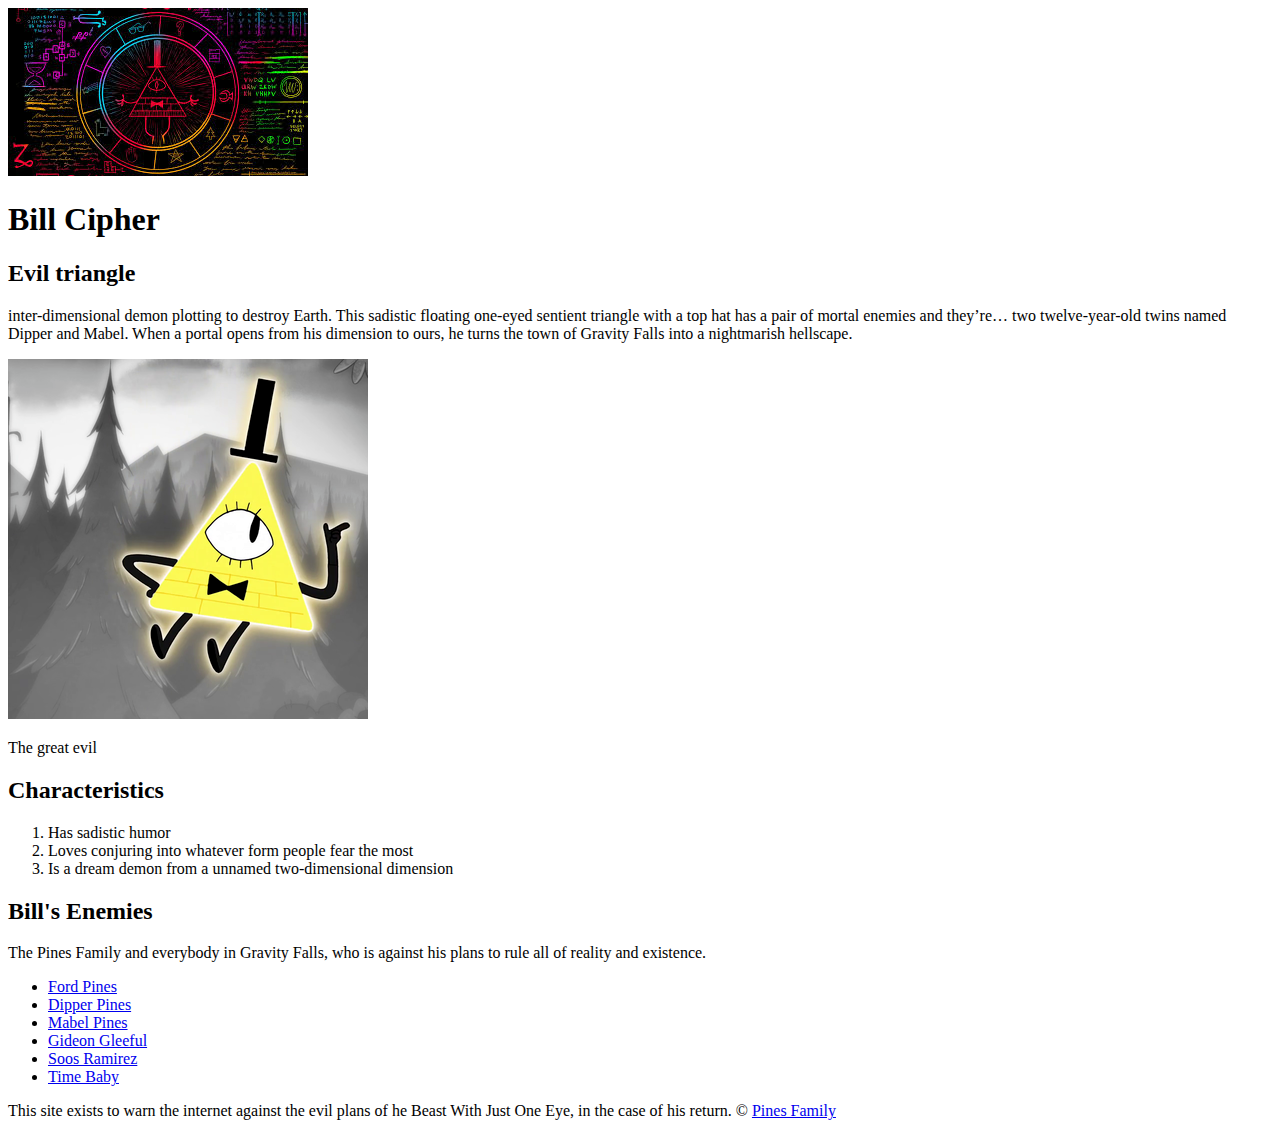
==== index.html @ d744a245 "Added the Cipher Charakter index.html and some jpgs" ====
<!DOCTYPE html>
<html>
<head>
	<title>Bill Cipher</title>
	<link rel="icon" href="img/icon.jpg">
</head>
<body>
	<!-- header element -->
	<header>
		<img src="img/cipher-main.jpg">
		<h1>Bill Cipher</h1>
	</header>

	<!-- mainelement -->
	<main>
		<h2> Evil triangle</h2>
		<p>inter-dimensional demon plotting to destroy Earth. This sadistic floating one-eyed sentient triangle with a top hat has a pair of mortal enemies and they’re… two twelve-year-old twins named Dipper and Mabel. When a portal opens from his dimension to ours, he turns the town of Gravity Falls into a nightmarish hellscape.</p>
		<img src="img/cipher-avatar.jpeg">
		<p>The great evil</p>
		
		<!-- Characteristics -->

		<h2>Characteristics</h2>
		<ol>
			<li>Has sadistic humor</li>
			<li>Loves conjuring into whatever form people fear the most</li>
			<li>Is a dream demon from a unnamed two-dimensional dimension</li>
		</ol>
		
		<!--Friends -->

		<h2>Bill's Enemies</h2>
		<p>The Pines Family and everybody in Gravity Falls, who is against his plans to rule all of reality and existence.</p>
		<ul>
			<li><a target="_blank" href="https://gravityfalls.fandom.com/wiki/Ford_Pines">Ford Pines</a></li>
			<li><a target="_blank" href=https://gravityfalls.fandom.com/wiki/Dipper_Pines>Dipper Pines</a></li>
			<li><a target="_blank" href=https://gravityfalls.fandom.com/wiki/Mabel_Pines>Mabel Pines</a></li>
			<li><a target="_blank" href="https://gravityfalls.fandom.com/wiki/Gideon_Gleeful">Gideon Gleeful</a></li>
			<li><a target="_blank" href=https://gravityfalls.fandom.com/wiki/Soos_Ramirez>Soos Ramirez</a></li>
			<li><a target="_blank" href=https://gravityfalls.fandom.com/wiki/Time_Baby>Time Baby</a></li>


		</ul>
	</main>

	<!-- Footer -->
	<footer>
		<p>This site exists to warn the internet against the evil plans of he Beast With Just One Eye, in the case of his return. &copy; <a target="_blank" href="https://taptapkaboom.com">Pines Family</a> </p>
	</footer>

</body>
</html>
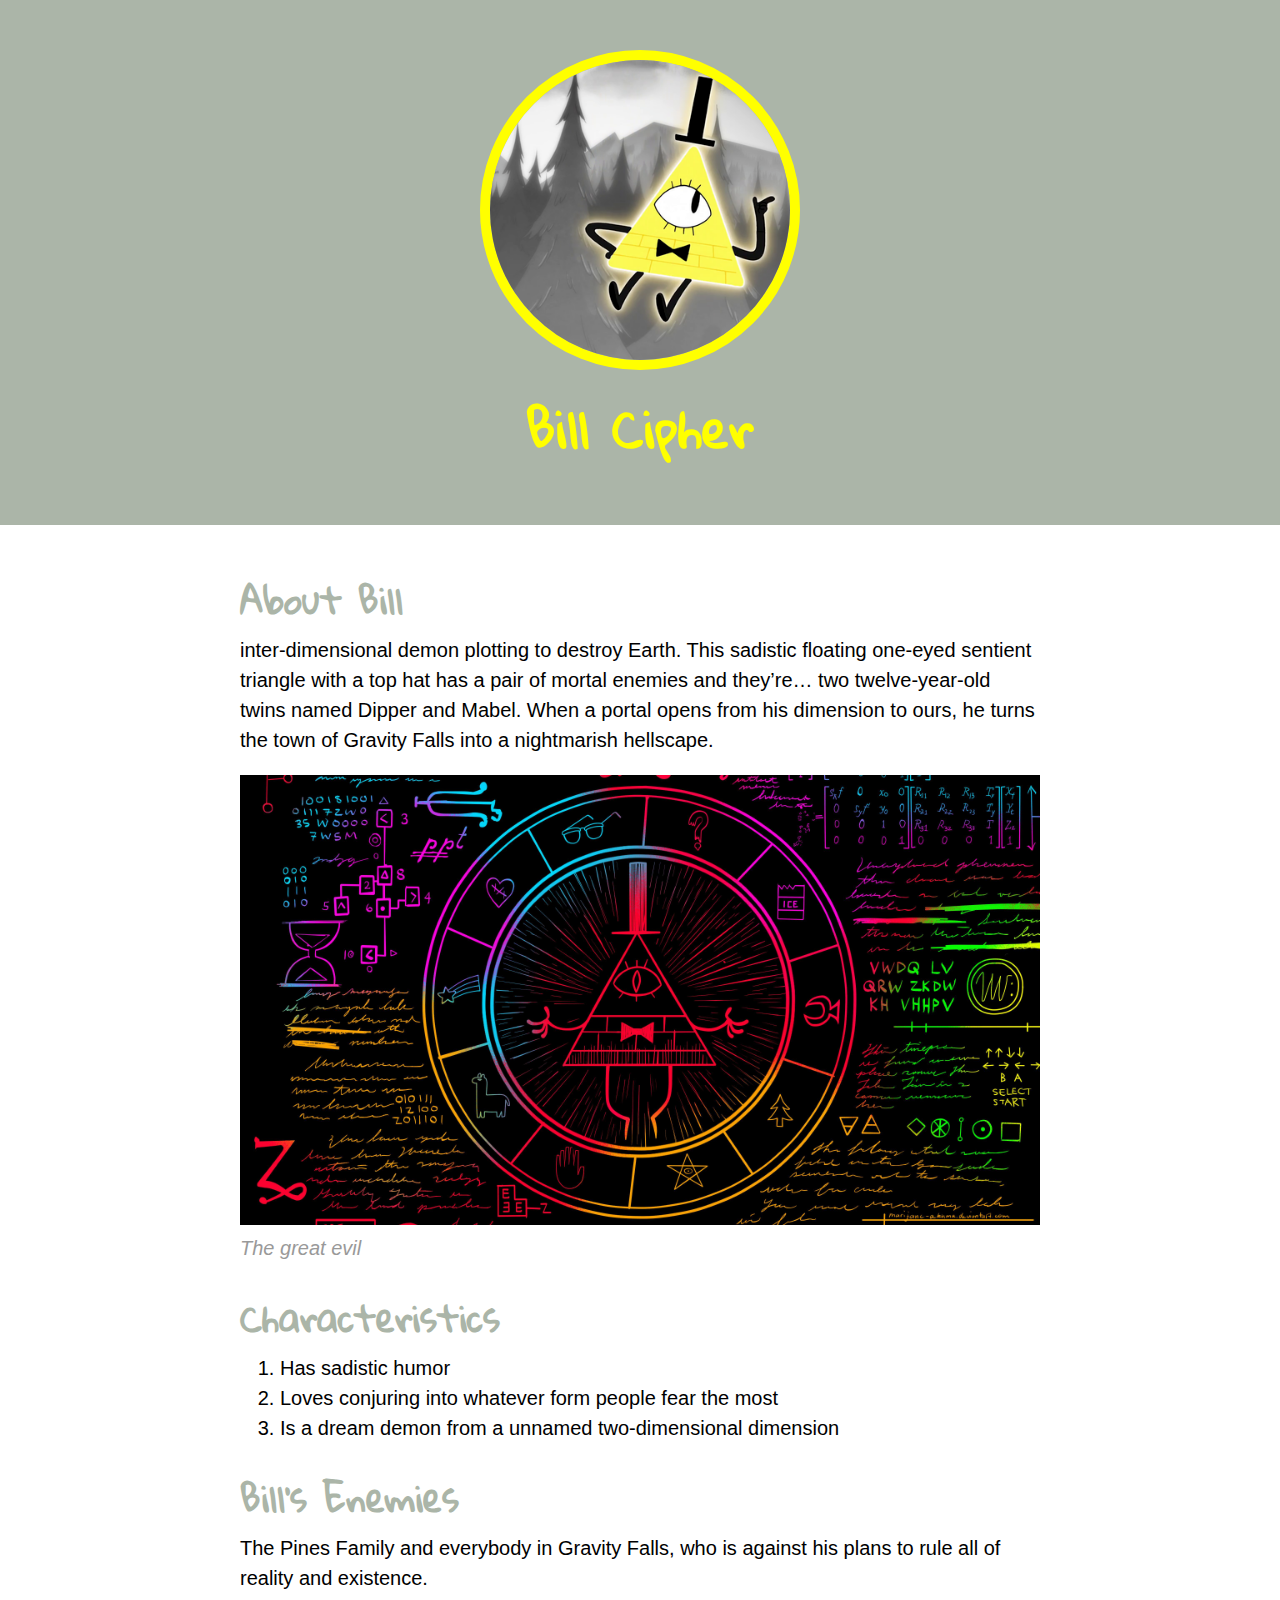
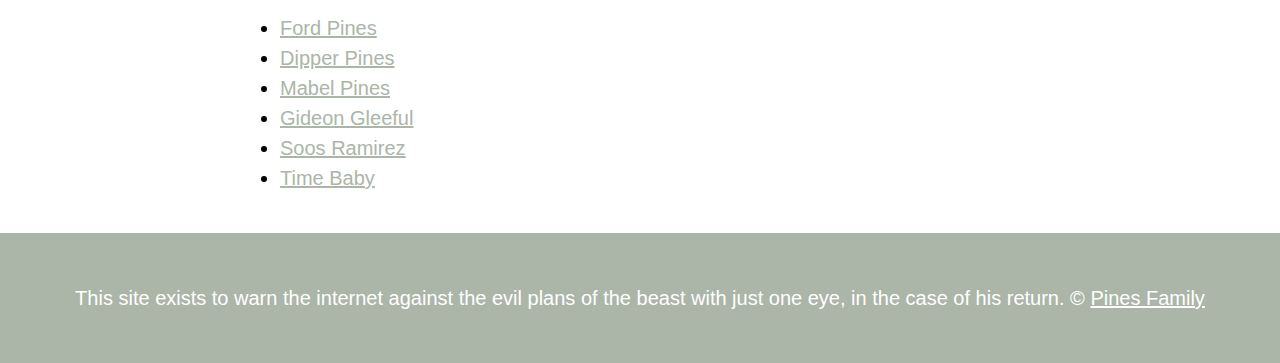
==== commit dabef30c: "Css stuff" ====
--- a/index.html
+++ b/index.html
@@ -3,20 +3,23 @@
 <head>
 	<title>Bill Cipher</title>
 	<link rel="icon" href="img/icon.jpg">
+	<link rel="preconnect" href="https://fonts.gstatic.com">
+	<link href="https://fonts.googleapis.com/css2?family=Gloria+Hallelujah&display=swap" rel="stylesheet">
+	<link rel="stylesheet" type="text/css" href="css/bill.css">
 </head>
 <body>
 	<!-- header element -->
 	<header>
-		<img src="img/cipher-main.jpg">
+		<img src="img/cipher-avatar.jpeg">
 		<h1>Bill Cipher</h1>
 	</header>
 
 	<!-- mainelement -->
 	<main>
-		<h2> Evil triangle</h2>
+		<h2> About Bill</h2>
 		<p>inter-dimensional demon plotting to destroy Earth. This sadistic floating one-eyed sentient triangle with a top hat has a pair of mortal enemies and they’re… two twelve-year-old twins named Dipper and Mabel. When a portal opens from his dimension to ours, he turns the town of Gravity Falls into a nightmarish hellscape.</p>
-		<img src="img/cipher-avatar.jpeg">
-		<p>The great evil</p>
+		<img src="img/cipher-main.jpg">
+		<p class="caption">The great evil</p>
 		
 		<!-- Characteristics -->
 
@@ -45,7 +48,7 @@
 
 	<!-- Footer -->
 	<footer>
-		<p>This site exists to warn the internet against the evil plans of he Beast With Just One Eye, in the case of his return. &copy; <a target="_blank" href="https://taptapkaboom.com">Pines Family</a> </p>
+		<p>This site exists to warn the internet against the evil plans of the beast with just one eye, in the case of his return. &copy; <a target="_blank" href="https://taptapkaboom.com">Pines Family</a> </p>
 	</footer>
 
 </body>
--- a/css/bill.css
+++ b/css/bill.css
@@ -0,0 +1,83 @@
+body{
+	margin: 0;
+	font-family: Helvetica, Arial, sans-serif;
+	font-size: 20px;
+	line-height: 30px;
+}
+
+header{
+	background-color: #ABB5A8;
+	text-align: center;
+	padding-top: 50px;
+	padding-bottom: 50px; 
+}
+h1, h2{
+	font-family: 'Gloria Hallelujah', cursive;
+	color: #ABB5A8;
+
+	}
+
+header h1{
+	color: yellow;
+	font-size: 50px;
+	
+}
+
+header img{
+	border-radius: 180px;
+	width: 300px;
+	border:10px solid yellow;
+}
+
+
+main{
+	max-width: 800px;
+	margin: 0 auto;
+	padding:20px;
+}
+
+main img{
+	max-width: 100%;
+}
+
+h2{
+	font-size: 35px;
+	color: #ABB5A8;
+	margin: 40px 0 10px;
+
+}
+
+a{
+	color: #ABB5A8;
+}
+a:hover{
+	color: yellow;
+}
+
+footer{
+	background-color: #ABB5A8;
+	text-align: center;
+	color: white;
+	padding: 50px;
+
+}
+
+footer p{
+	margin: 0;
+}
+
+footer a{
+	color: white;
+}
+
+footer a:hover{
+	opacity: .5;
+	background-color: transparent;
+	color: yellow;
+}
+
+p.caption{
+	color: #999999;
+	font-style:  italic;
+	margin-top: 0;
+}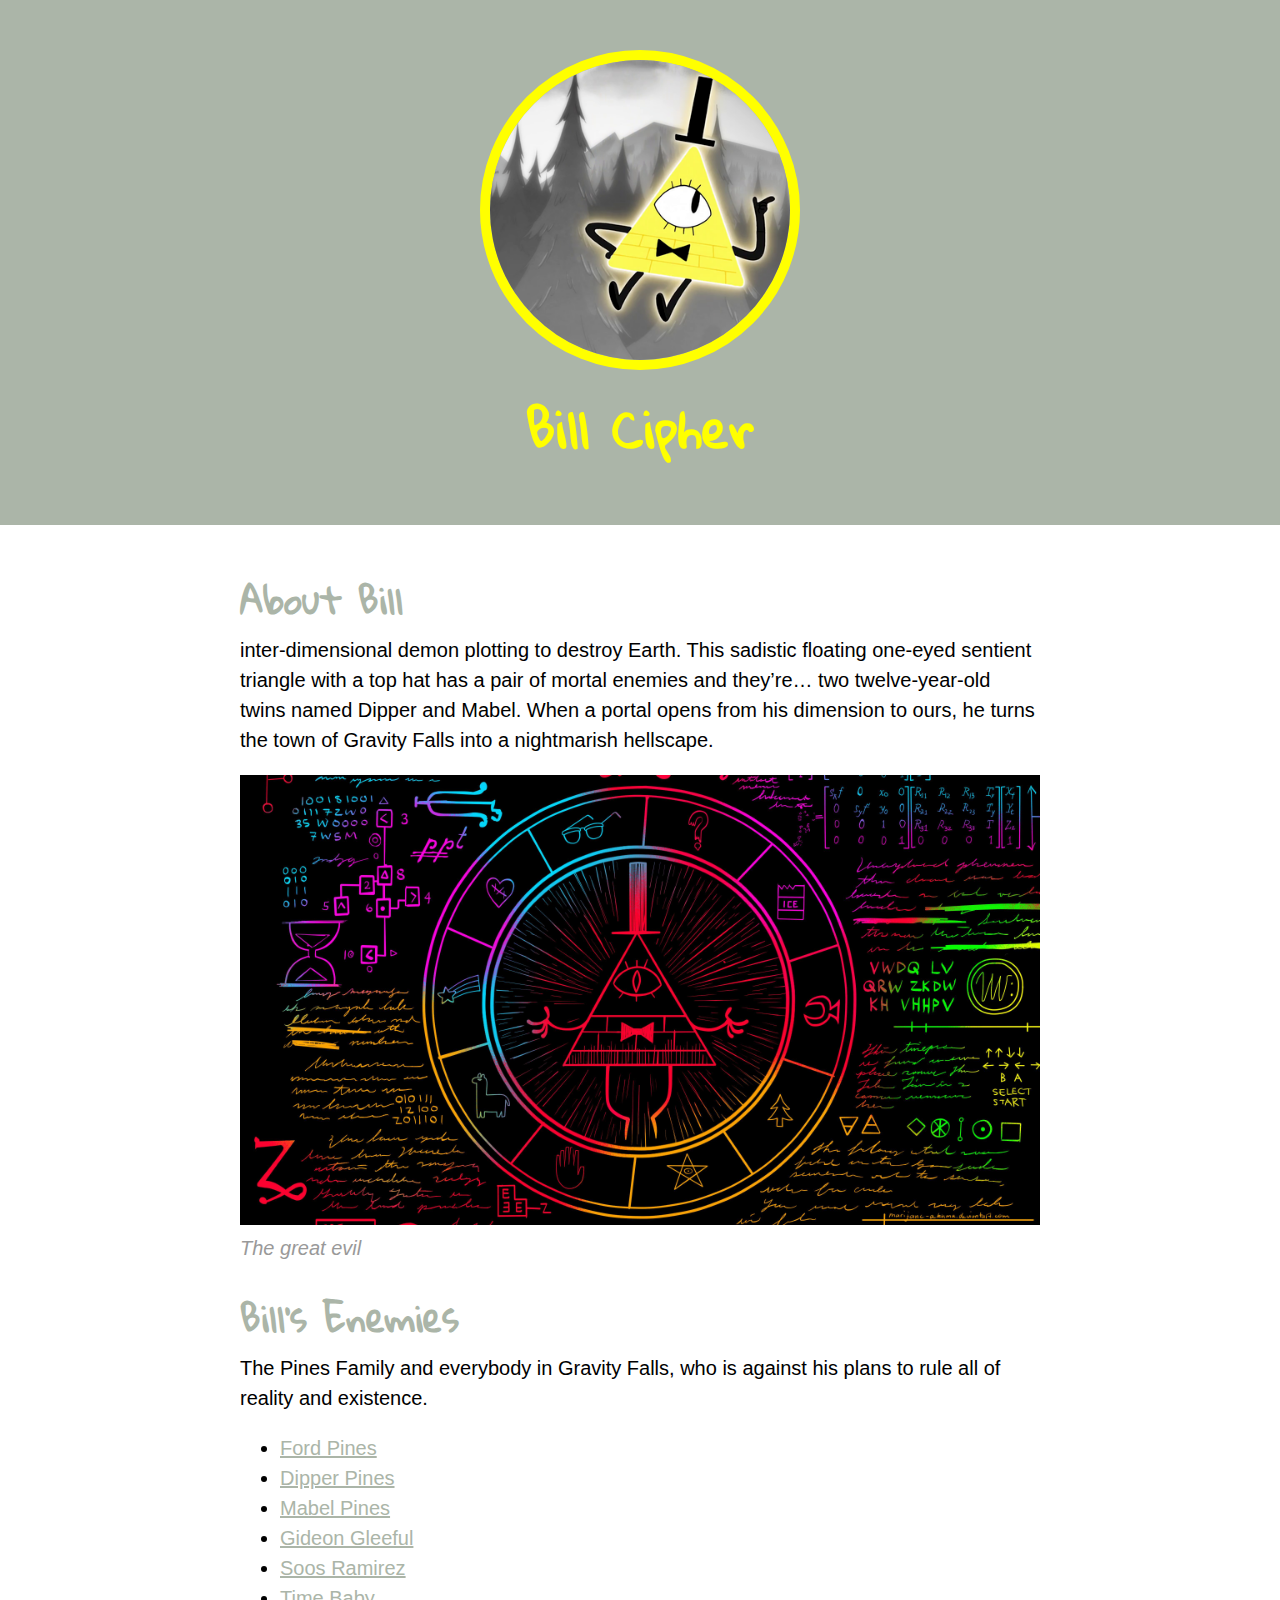
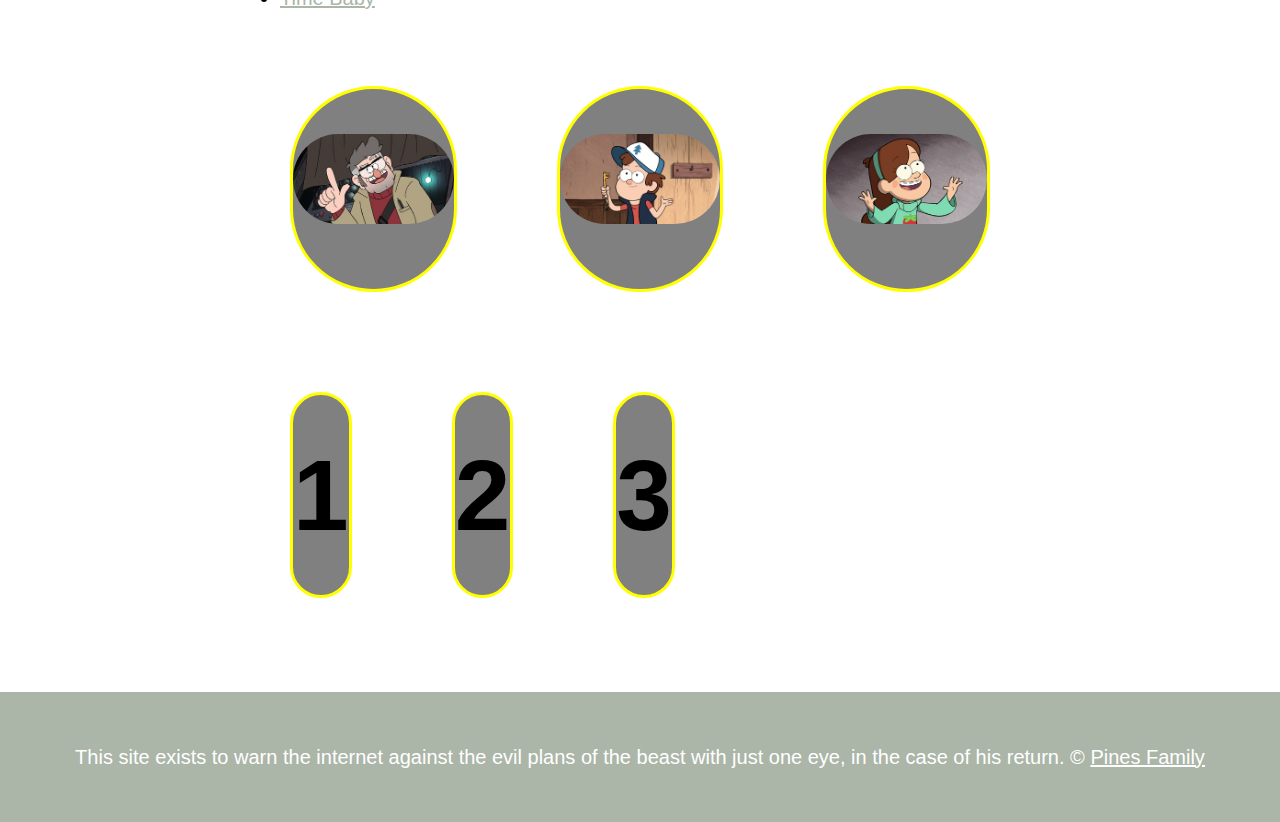
==== commit 4e70c607: "flex boxen" ====
--- a/index.html
+++ b/index.html
@@ -6,6 +6,41 @@
 	<link rel="preconnect" href="https://fonts.gstatic.com">
 	<link href="https://fonts.googleapis.com/css2?family=Gloria+Hallelujah&display=swap" rel="stylesheet">
 	<link rel="stylesheet" type="text/css" href="css/bill.css">
+
+	<style>
+.container {
+  position: relative;
+  width: 100%;
+}
+
+
+.overlay {
+  position: absolute;
+  top: 0;
+  bottom: 0;
+  left: 0;
+  right: 0;
+  height: 100%;
+  width: 100%;
+  opacity: 0;
+  transition: .5s ease;
+  background-color: #ABB5A8;
+}
+
+.container:hover .overlay {
+  opacity: 0.9;
+}
+
+.h2 {
+  color: white;
+  font-size: 20px;
+  position: absolute;
+  top: 50%;
+  left: 50%;
+  transform: translate(-50%, -50%);
+  -ms-transform: translate(-50%, -50%);
+}
+</style>
 </head>
 <body>
 	<!-- header element -->
@@ -18,17 +53,30 @@
 	<main>
 		<h2> About Bill</h2>
 		<p>inter-dimensional demon plotting to destroy Earth. This sadistic floating one-eyed sentient triangle with a top hat has a pair of mortal enemies and they’re… two twelve-year-old twins named Dipper and Mabel. When a portal opens from his dimension to ours, he turns the town of Gravity Falls into a nightmarish hellscape.</p>
-		<img src="img/cipher-main.jpg">
-		<p class="caption">The great evil</p>
-		
-		<!-- Characteristics -->
 
-		<h2>Characteristics</h2>
-		<ol>
+		<div class="container">
+  <img src="img/cipher-main.jpg" alt="Avatar" class="image">
+  <div class="overlay">
+    <div class="h2">
+    	<h2 style="color: white">Characteristics</h2>
+    	<ol>
 			<li>Has sadistic humor</li>
 			<li>Loves conjuring into whatever form people fear the most</li>
 			<li>Is a dream demon from a unnamed two-dimensional dimension</li>
 		</ol>
+	</div>
+  </div>
+</div>
+
+
+		
+
+
+
+
+		<p class="caption">The great evil</p>
+		
+		
 		
 		<!--Friends -->
 
@@ -44,6 +92,35 @@
 
 
 		</ul>
+
+<h3>		
+
+
+		<div1 class="flex-container">
+  <div> <img src="img/ford.jpg"></div>
+  <div><img src="img/dipper.jpg"></div>
+  <div><img src="img/mabel.jpg"></div>  
+ 
+  
+</div1>
+
+<div2 class="flex-container">
+  <div>1</div>
+  <div>2</div>
+  <div>3</div>  
+ 
+  
+</div2>
+
+	
+</h3>
+
+
+
+
+
+
+
 	</main>
 
 	<!-- Footer -->
--- a/css/bill.css
+++ b/css/bill.css
@@ -47,6 +47,8 @@
 
 }
 
+
+
 a{
 	color: #ABB5A8;
 }
@@ -80,4 +82,30 @@
 	color: #999999;
 	font-style:  italic;
 	margin-top: 0;
-}+}
+
+
+
+.flex-container {
+  display: flex;
+  flex-wrap: nowrap;
+  background-color: transparent;
+}
+
+.flex-container > div {
+  background-color: grey;
+  
+  margin: 50px;
+  text-align: center;
+  line-height: 200px;
+  font-size: 100px;
+  border-radius: 300px;
+	border:3px solid yellow;
+}
+
+h3 div img{
+	border-radius: 100px;
+	
+}
+
+
